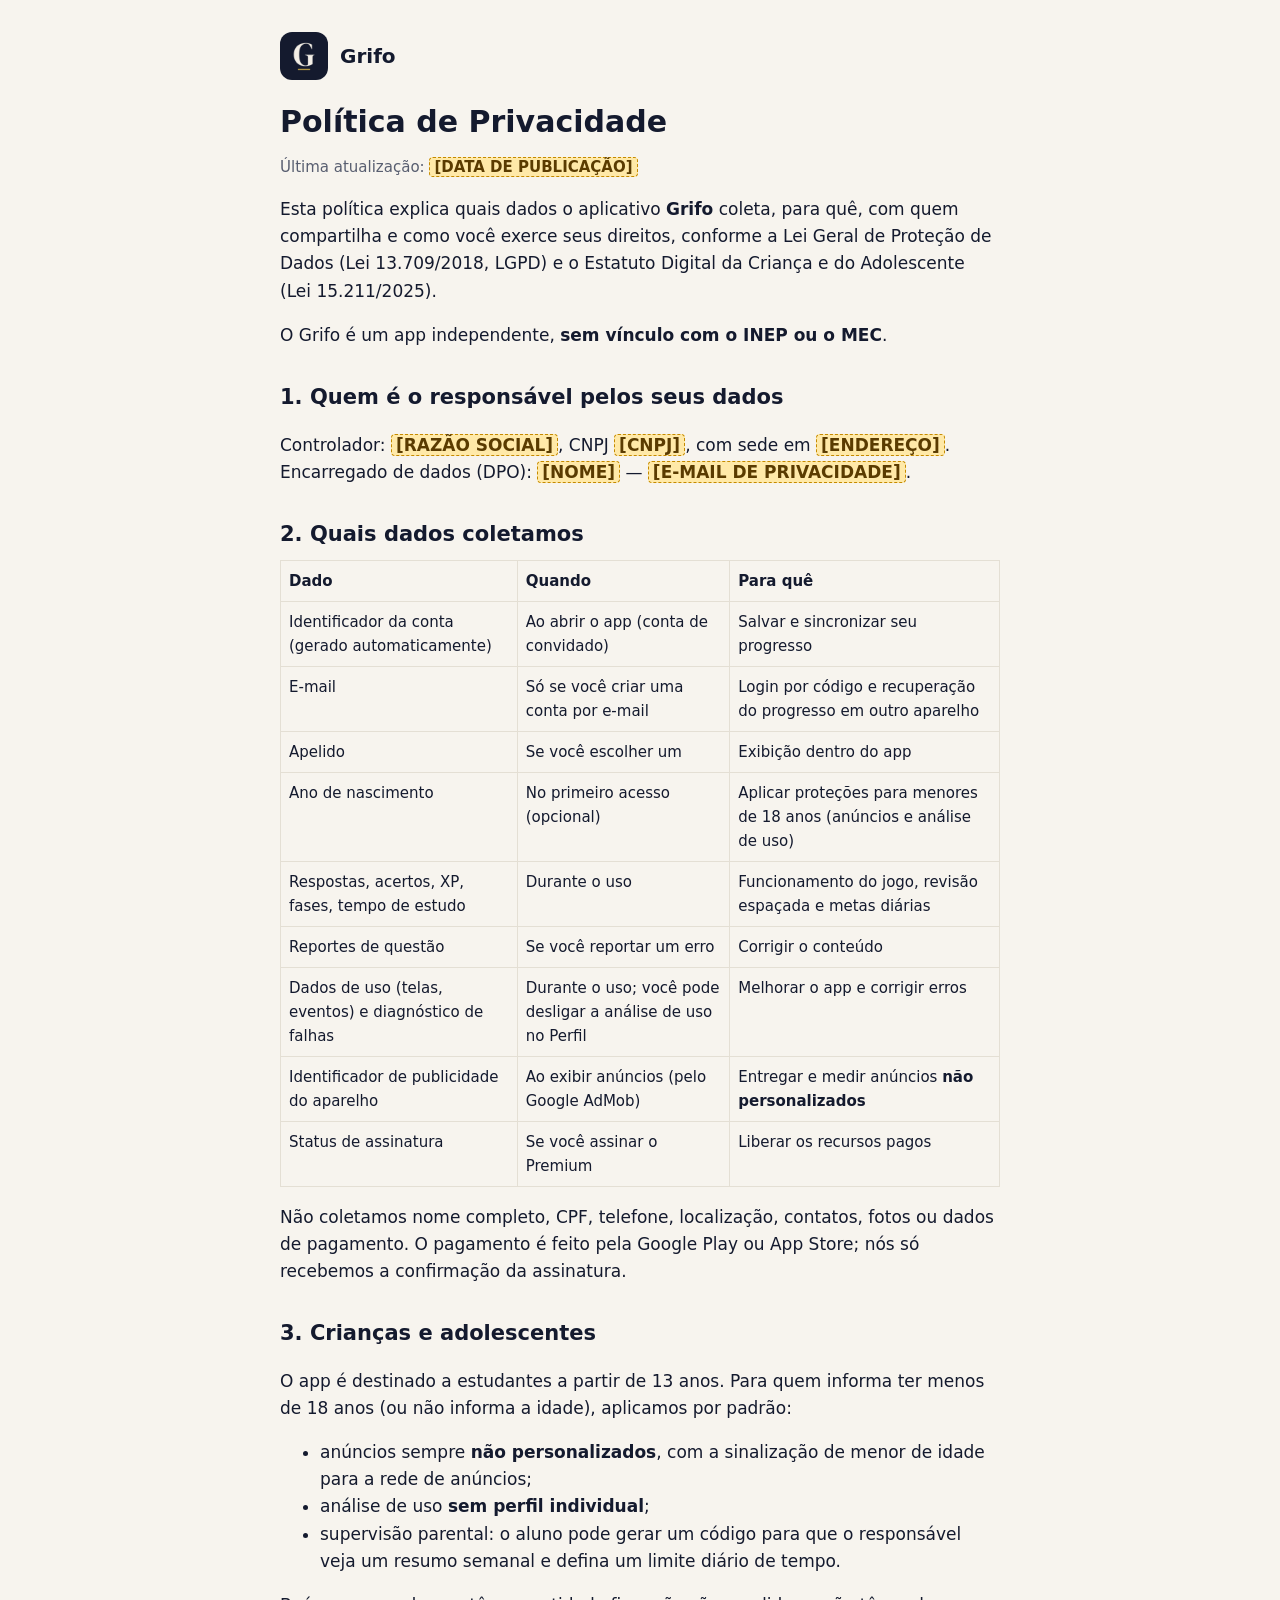
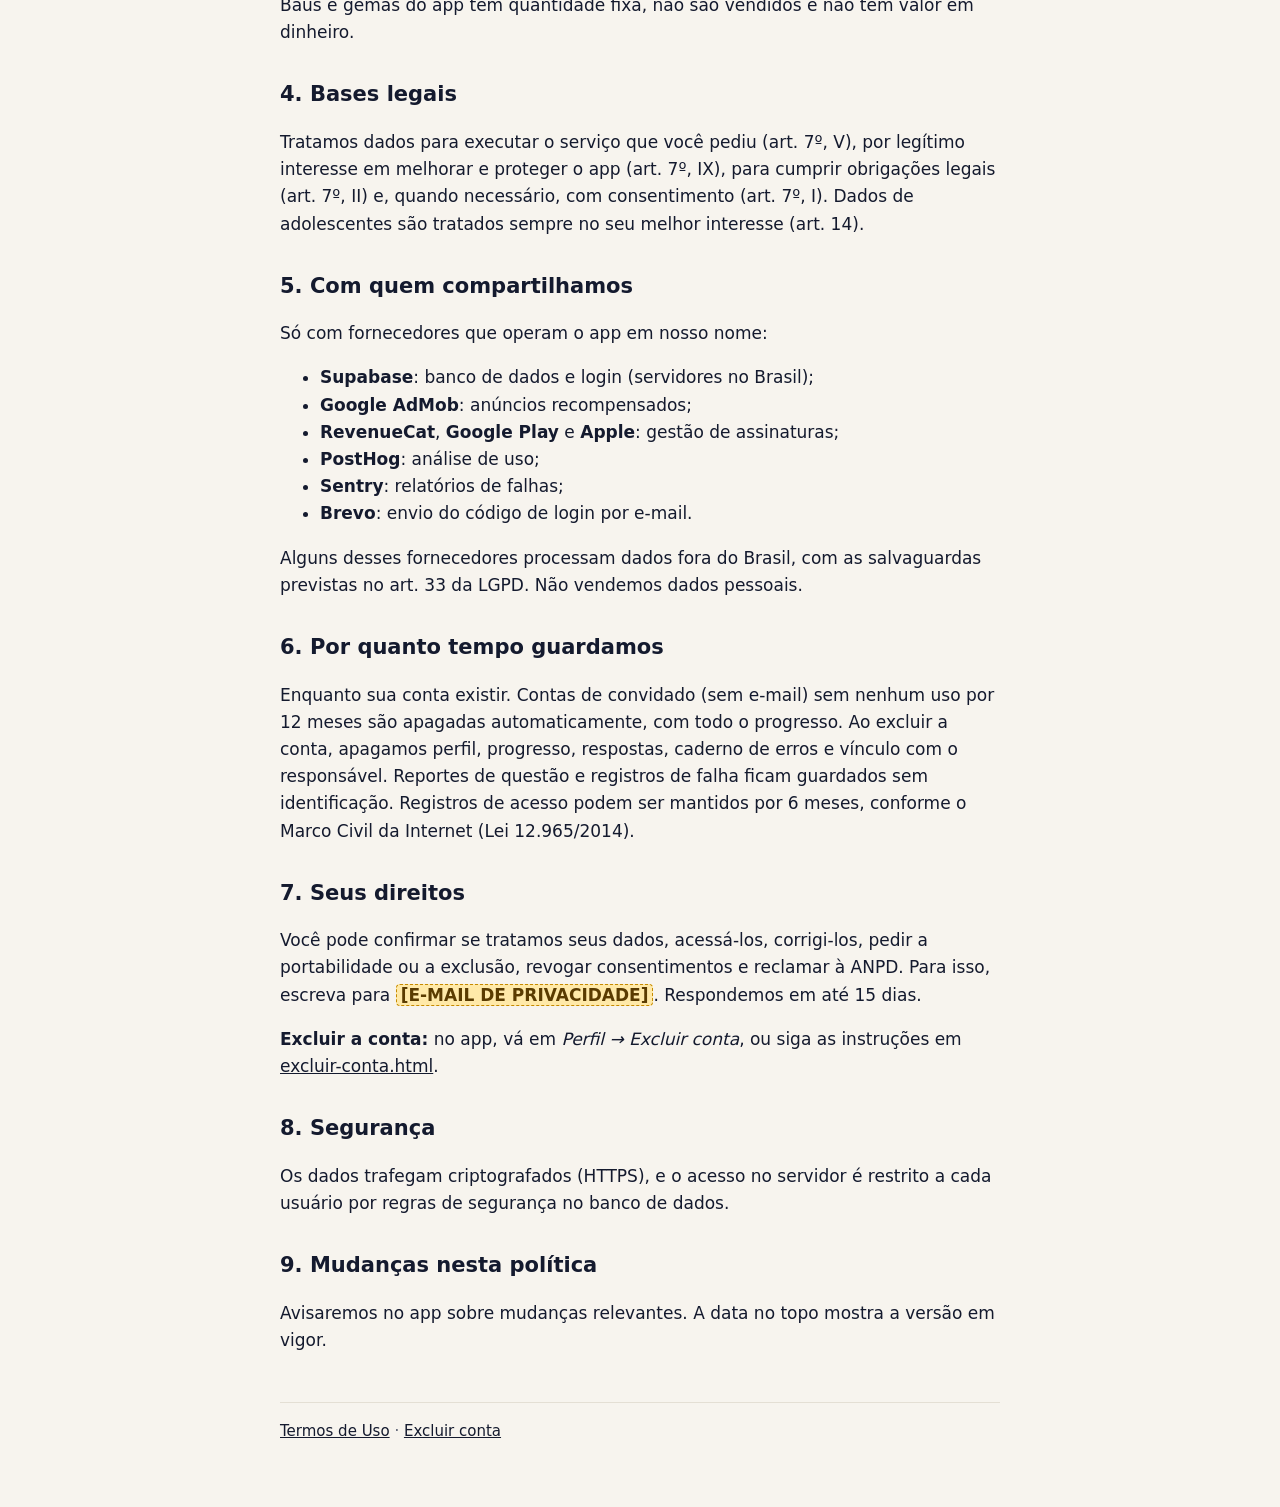
==== privacidade.html @ 4a7061a9 "Site público do Grifo: privacidade, termos, excluir conta e área do responsável Co-Authored-By: Clau" ====
<!doctype html>
<html lang="pt-BR">
<head>
<meta charset="utf-8"><meta name="viewport" content="width=device-width,initial-scale=1">
<title>Política de Privacidade · Grifo</title>
<link rel="stylesheet" href="legal.css">
</head>
<body><main>
<!-- RASCUNHO: troque todos os trechos marcados com class="pendente" e peça revisão jurídica antes de publicar. -->
<header><img src="icone.png" alt=""><b>Grifo</b></header>
<h1>Política de Privacidade</h1>
<p class="muted">Última atualização: <span class="pendente">[DATA DE PUBLICAÇÃO]</span></p>

<p>Esta política explica quais dados o aplicativo <b>Grifo</b> coleta, para quê, com quem compartilha e como você exerce seus direitos, conforme a Lei Geral de Proteção de Dados (Lei 13.709/2018, LGPD) e o Estatuto Digital da Criança e do Adolescente (Lei 15.211/2025).</p>
<p>O Grifo é um app independente, <b>sem vínculo com o INEP ou o MEC</b>.</p>

<h2>1. Quem é o responsável pelos seus dados</h2>
<p>Controlador: <span class="pendente">[RAZÃO SOCIAL]</span>, CNPJ <span class="pendente">[CNPJ]</span>, com sede em <span class="pendente">[ENDEREÇO]</span>.<br>
Encarregado de dados (DPO): <span class="pendente">[NOME]</span> — <span class="pendente">[E-MAIL DE PRIVACIDADE]</span>.</p>

<h2>2. Quais dados coletamos</h2>
<div class="tabela"><table>
<tr><th>Dado</th><th>Quando</th><th>Para quê</th></tr>
<tr><td>Identificador da conta (gerado automaticamente)</td><td>Ao abrir o app (conta de convidado)</td><td>Salvar e sincronizar seu progresso</td></tr>
<tr><td>E-mail</td><td>Só se você criar uma conta por e-mail</td><td>Login por código e recuperação do progresso em outro aparelho</td></tr>
<tr><td>Apelido</td><td>Se você escolher um</td><td>Exibição dentro do app</td></tr>
<tr><td>Ano de nascimento</td><td>No primeiro acesso (opcional)</td><td>Aplicar proteções para menores de 18 anos (anúncios e análise de uso)</td></tr>
<tr><td>Respostas, acertos, XP, fases, tempo de estudo</td><td>Durante o uso</td><td>Funcionamento do jogo, revisão espaçada e metas diárias</td></tr>
<tr><td>Reportes de questão</td><td>Se você reportar um erro</td><td>Corrigir o conteúdo</td></tr>
<tr><td>Dados de uso (telas, eventos) e diagnóstico de falhas</td><td>Durante o uso; você pode desligar a análise de uso no Perfil</td><td>Melhorar o app e corrigir erros</td></tr>
<tr><td>Identificador de publicidade do aparelho</td><td>Ao exibir anúncios (pelo Google AdMob)</td><td>Entregar e medir anúncios <b>não personalizados</b></td></tr>
<tr><td>Status de assinatura</td><td>Se você assinar o Premium</td><td>Liberar os recursos pagos</td></tr>
</table></div>
<p>Não coletamos nome completo, CPF, telefone, localização, contatos, fotos ou dados de pagamento. O pagamento é feito pela Google Play ou App Store; nós só recebemos a confirmação da assinatura.</p>

<h2>3. Crianças e adolescentes</h2>
<p>O app é destinado a estudantes a partir de 13 anos. Para quem informa ter menos de 18 anos (ou não informa a idade), aplicamos por padrão:</p>
<ul>
<li>anúncios sempre <b>não personalizados</b>, com a sinalização de menor de idade para a rede de anúncios;</li>
<li>análise de uso <b>sem perfil individual</b>;</li>
<li>supervisão parental: o aluno pode gerar um código para que o responsável veja um resumo semanal e defina um limite diário de tempo.</li>
</ul>
<p>Baús e gemas do app têm quantidade fixa, não são vendidos e não têm valor em dinheiro.</p>

<h2>4. Bases legais</h2>
<p>Tratamos dados para executar o serviço que você pediu (art. 7º, V), por legítimo interesse em melhorar e proteger o app (art. 7º, IX), para cumprir obrigações legais (art. 7º, II) e, quando necessário, com consentimento (art. 7º, I). Dados de adolescentes são tratados sempre no seu melhor interesse (art. 14).</p>

<h2>5. Com quem compartilhamos</h2>
<p>Só com fornecedores que operam o app em nosso nome:</p>
<ul>
<li><b>Supabase</b>: banco de dados e login (servidores no Brasil);</li>
<li><b>Google AdMob</b>: anúncios recompensados;</li>
<li><b>RevenueCat</b>, <b>Google Play</b> e <b>Apple</b>: gestão de assinaturas;</li>
<li><b>PostHog</b>: análise de uso;</li>
<li><b>Sentry</b>: relatórios de falhas;</li>
<li><b>Brevo</b>: envio do código de login por e-mail.</li>
</ul>
<p>Alguns desses fornecedores processam dados fora do Brasil, com as salvaguardas previstas no art. 33 da LGPD. Não vendemos dados pessoais.</p>

<h2>6. Por quanto tempo guardamos</h2>
<p>Enquanto sua conta existir. Contas de convidado (sem e-mail) sem nenhum uso por 12 meses são apagadas automaticamente, com todo o progresso. Ao excluir a conta, apagamos perfil, progresso, respostas, caderno de erros e vínculo com o responsável. Reportes de questão e registros de falha ficam guardados sem identificação. Registros de acesso podem ser mantidos por 6 meses, conforme o Marco Civil da Internet (Lei 12.965/2014).</p>

<h2>7. Seus direitos</h2>
<p>Você pode confirmar se tratamos seus dados, acessá-los, corrigi-los, pedir a portabilidade ou a exclusão, revogar consentimentos e reclamar à ANPD. Para isso, escreva para <span class="pendente">[E-MAIL DE PRIVACIDADE]</span>. Respondemos em até 15 dias.</p>
<p><b>Excluir a conta:</b> no app, vá em <i>Perfil → Excluir conta</i>, ou siga as instruções em <a href="excluir-conta.html">excluir-conta.html</a>.</p>

<h2>8. Segurança</h2>
<p>Os dados trafegam criptografados (HTTPS), e o acesso no servidor é restrito a cada usuário por regras de segurança no banco de dados.</p>

<h2>9. Mudanças nesta política</h2>
<p>Avisaremos no app sobre mudanças relevantes. A data no topo mostra a versão em vigor.</p>

<footer class="muted"><a href="termos.html">Termos de Uso</a> · <a href="excluir-conta.html">Excluir conta</a></footer>
</main></body>
</html>
---- legal.css ----
:root{--ink:#141A2E;--ink-2:#585E70;--pen:#141A2E;--paper:#F7F4EE;--line:#E4DFD4;--marca:#F2C94C;color-scheme:light}
@media (prefers-color-scheme:dark){:root{--ink:#F4EFE6;--ink-2:#ABAFBD;--pen:#F2C94C;--paper:#0E1322;--line:#2A3147;--marca:#E2B93B;color-scheme:dark}}
*{box-sizing:border-box}
body{margin:0;background:var(--paper);color:var(--ink);font:17px/1.6 system-ui,-apple-system,"Segoe UI",Roboto,sans-serif}
main{max-width:760px;margin:0 auto;padding:32px 20px 64px}
header{display:flex;align-items:center;gap:12px;margin-bottom:24px}
header img{width:48px;height:48px;border-radius:12px}
header b{font-size:20px}
h1{font-size:30px;line-height:1.2;margin:8px 0 4px}
h2{font-size:21px;margin:32px 0 8px}
p,li{color:var(--ink)}
.muted{color:var(--ink-2);font-size:15px}
a{color:var(--pen)}
mark{background:var(--marca);color:#16213A;padding:0 3px}
.pendente{background:#FFE9A8;color:#5A3B00;border:1px dashed #C58A00;border-radius:4px;padding:0 4px;font-weight:600}
table{border-collapse:collapse;width:100%;font-size:15px}
th,td{border:1px solid var(--line);padding:8px;text-align:left;vertical-align:top}
.tabela{overflow-x:auto}
footer{margin-top:48px;border-top:1px solid var(--line);padding-top:16px}
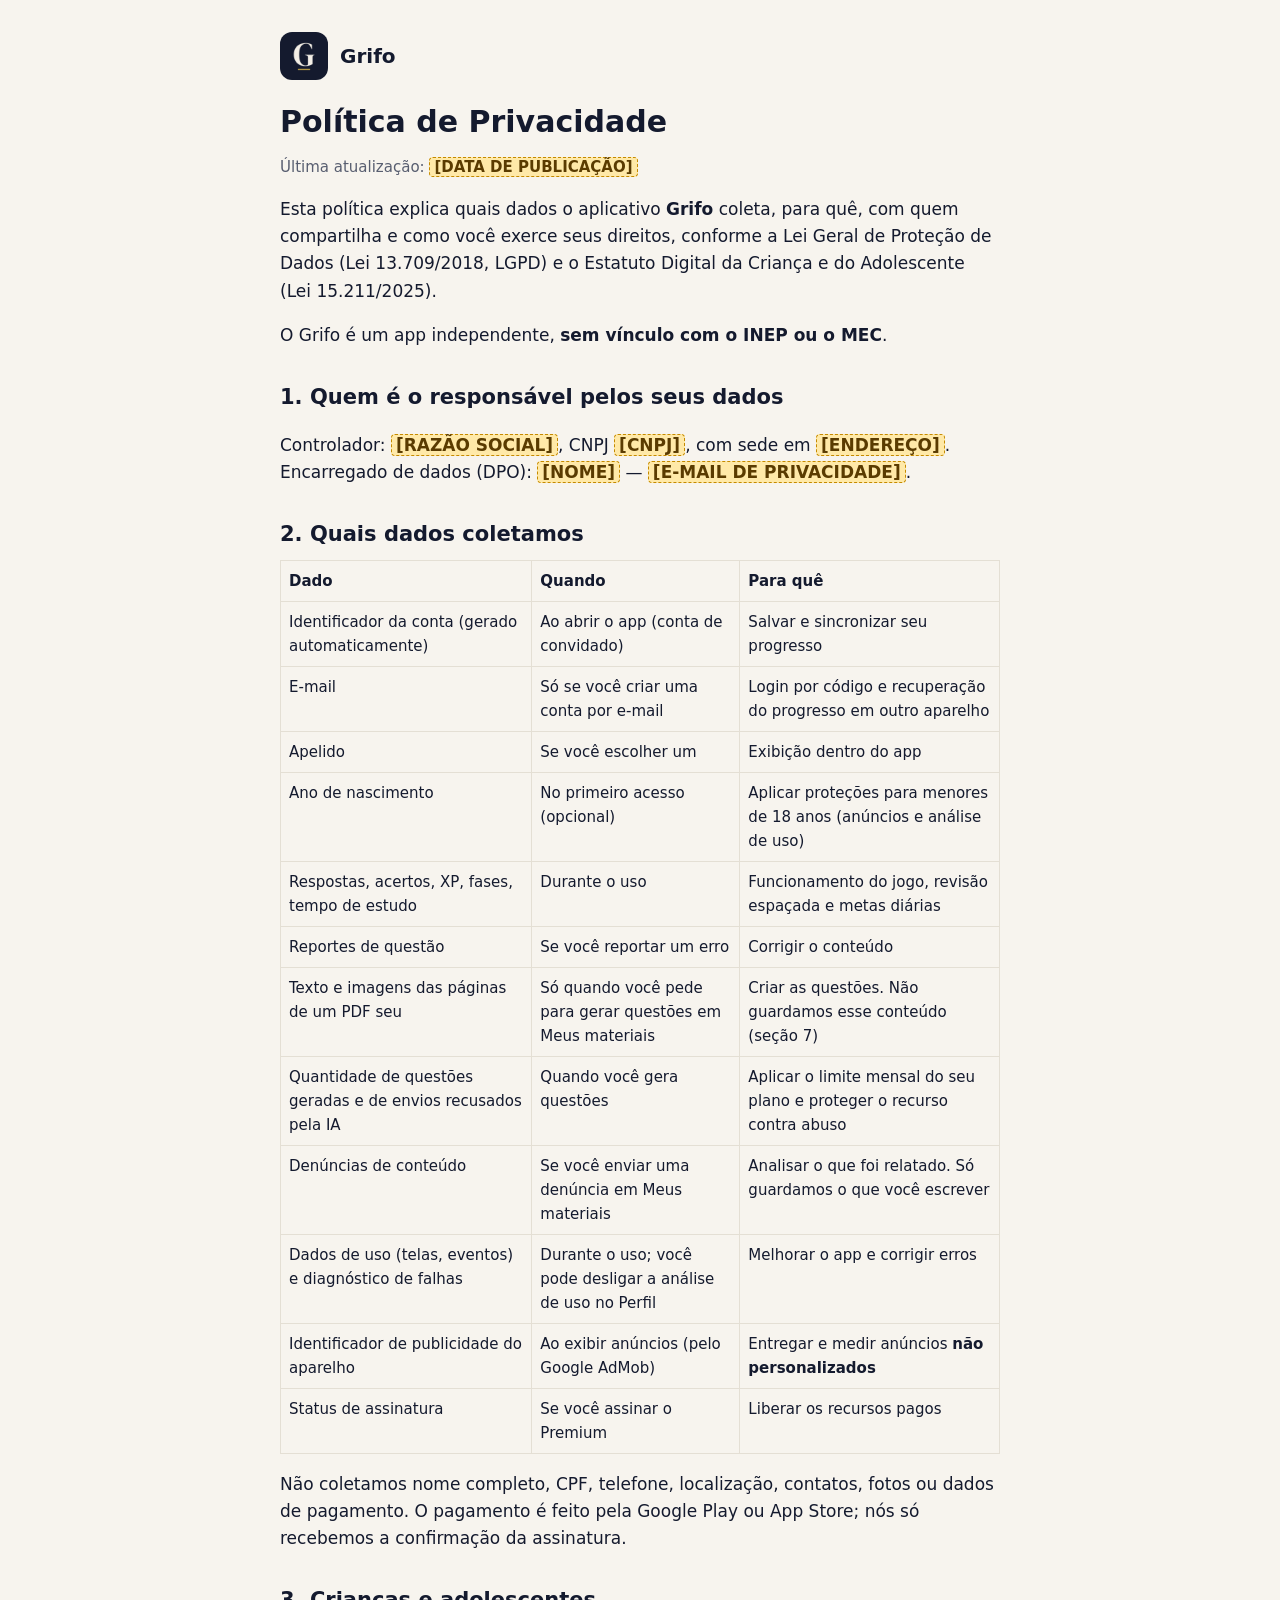
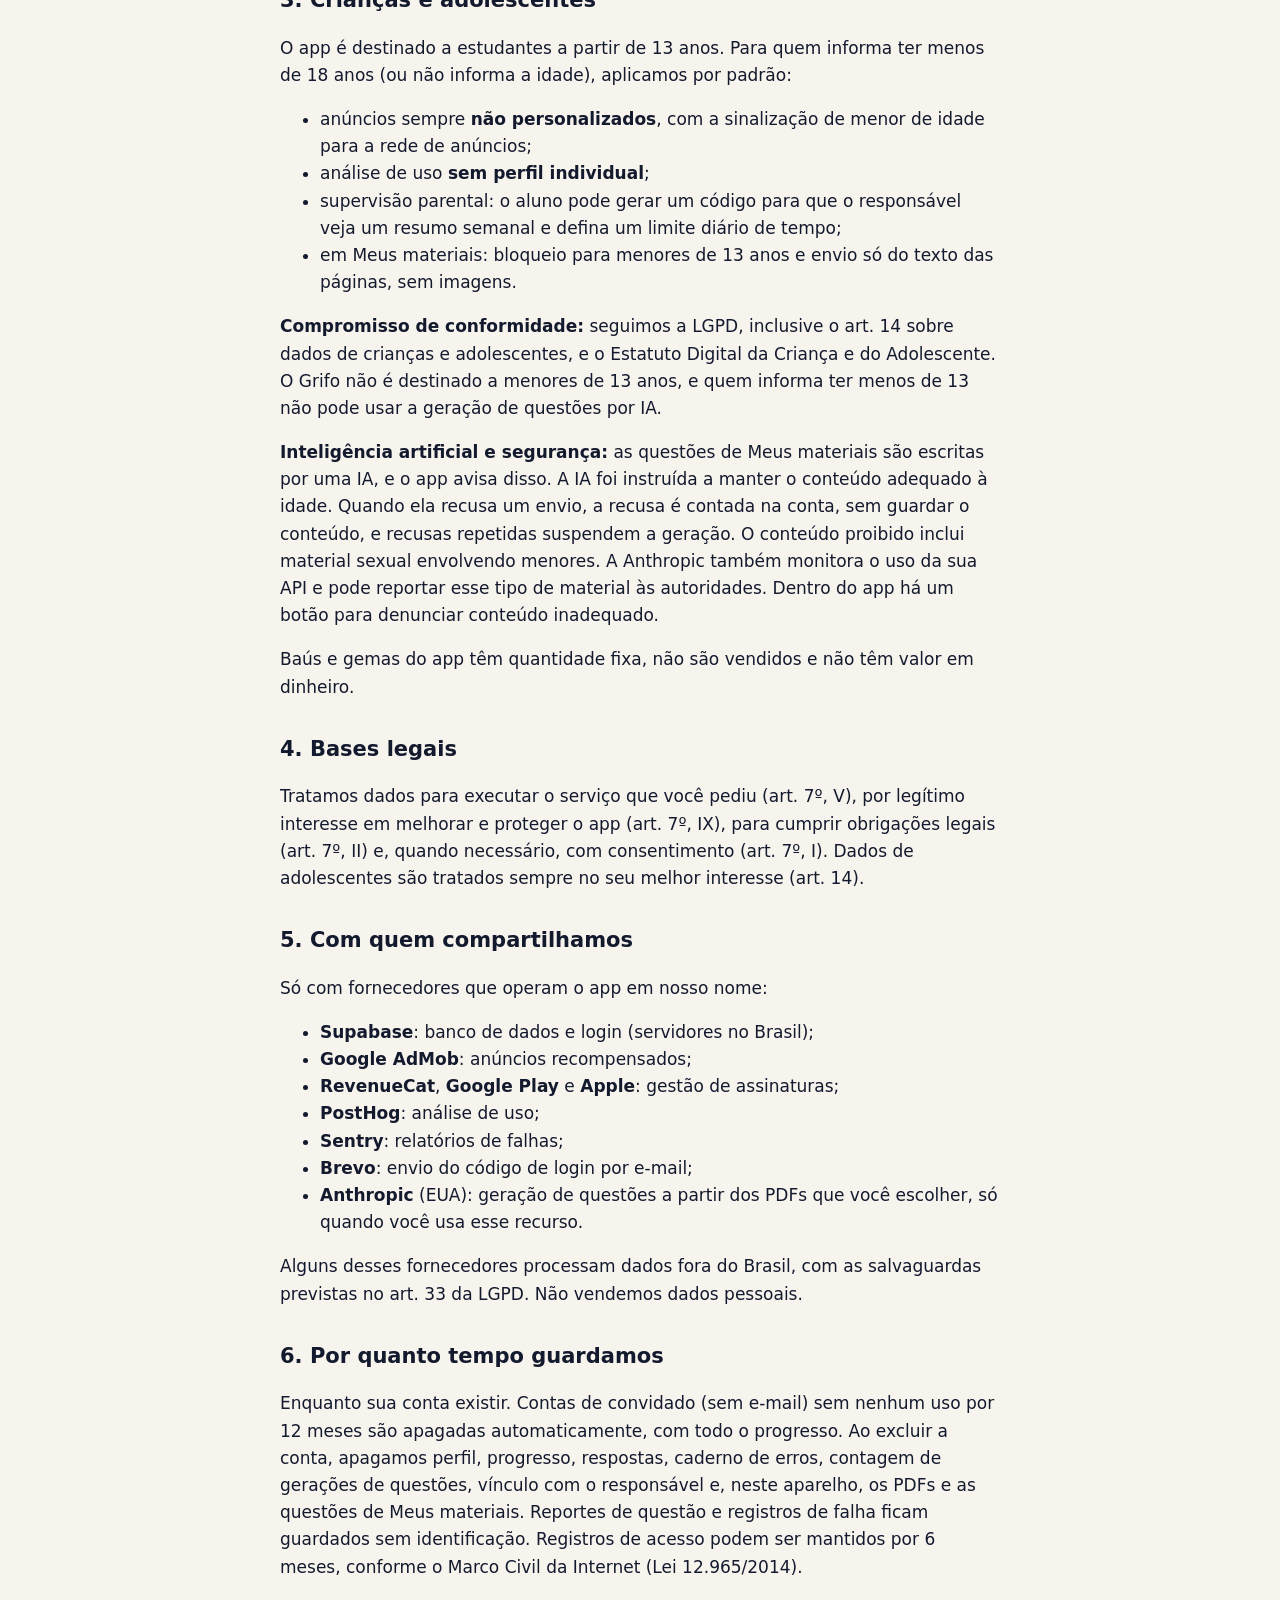
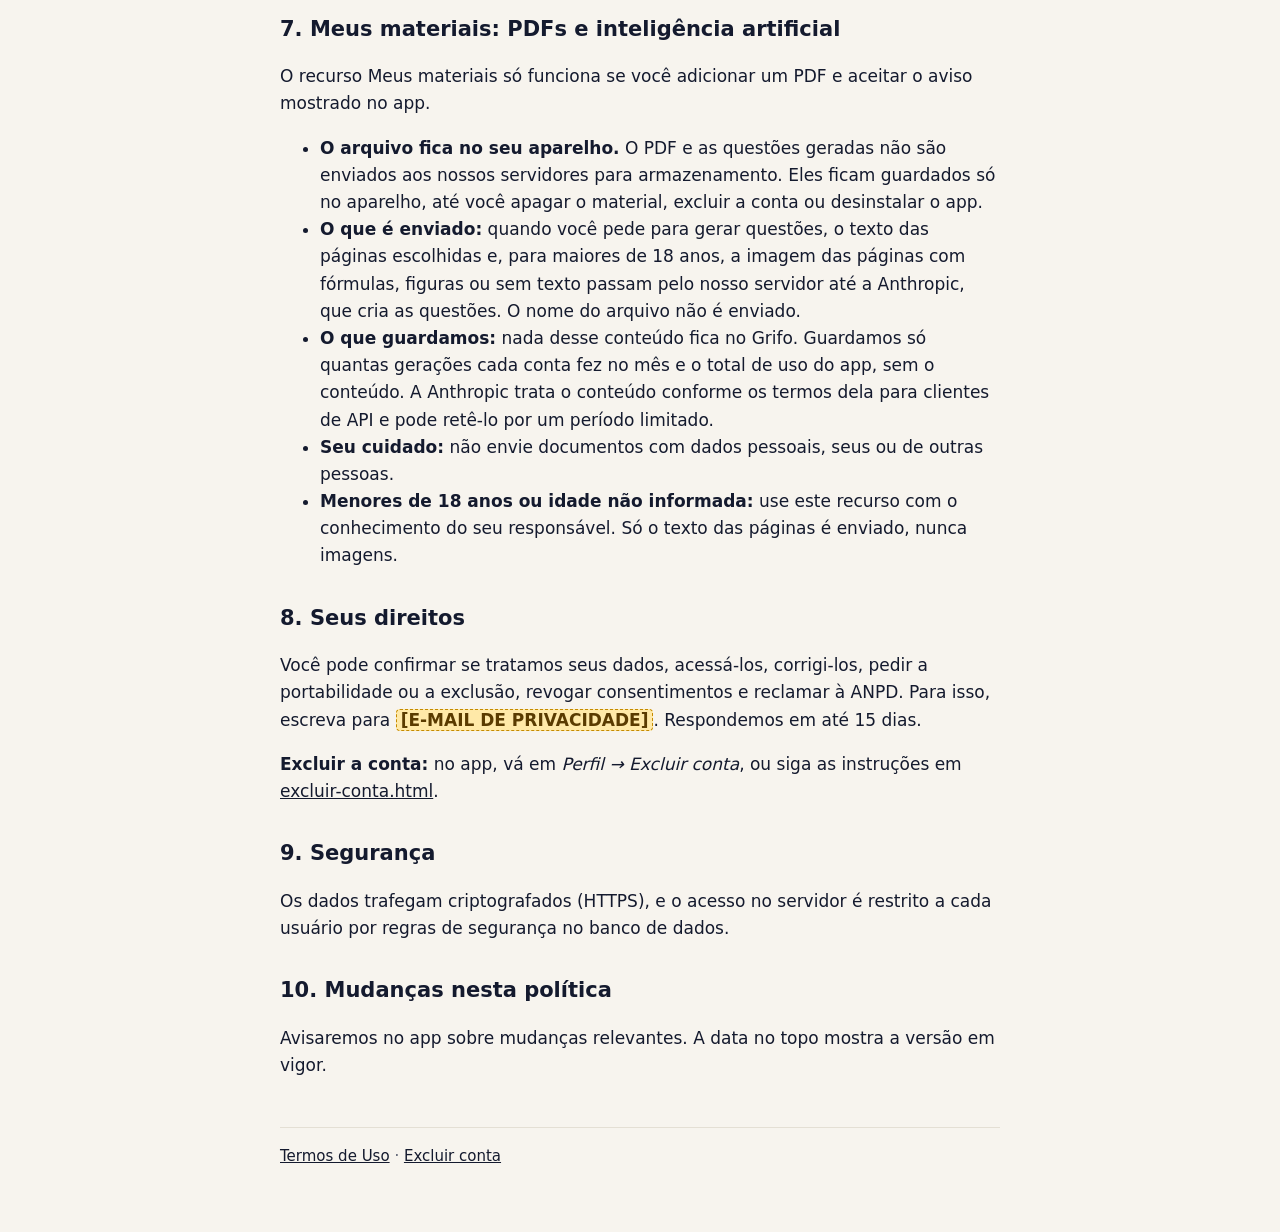
==== commit 8e71b0a4: "Meus materiais: política de privacidade e termos com IA e proteções para menores Co-Authored-By: Cla" ====
--- a/privacidade.html
+++ b/privacidade.html
@@ -27,6 +27,9 @@
 <tr><td>Ano de nascimento</td><td>No primeiro acesso (opcional)</td><td>Aplicar proteções para menores de 18 anos (anúncios e análise de uso)</td></tr>
 <tr><td>Respostas, acertos, XP, fases, tempo de estudo</td><td>Durante o uso</td><td>Funcionamento do jogo, revisão espaçada e metas diárias</td></tr>
 <tr><td>Reportes de questão</td><td>Se você reportar um erro</td><td>Corrigir o conteúdo</td></tr>
+<tr><td>Texto e imagens das páginas de um PDF seu</td><td>Só quando você pede para gerar questões em Meus materiais</td><td>Criar as questões. Não guardamos esse conteúdo (seção 7)</td></tr>
+<tr><td>Quantidade de questões geradas e de envios recusados pela IA</td><td>Quando você gera questões</td><td>Aplicar o limite mensal do seu plano e proteger o recurso contra abuso</td></tr>
+<tr><td>Denúncias de conteúdo</td><td>Se você enviar uma denúncia em Meus materiais</td><td>Analisar o que foi relatado. Só guardamos o que você escrever</td></tr>
 <tr><td>Dados de uso (telas, eventos) e diagnóstico de falhas</td><td>Durante o uso; você pode desligar a análise de uso no Perfil</td><td>Melhorar o app e corrigir erros</td></tr>
 <tr><td>Identificador de publicidade do aparelho</td><td>Ao exibir anúncios (pelo Google AdMob)</td><td>Entregar e medir anúncios <b>não personalizados</b></td></tr>
 <tr><td>Status de assinatura</td><td>Se você assinar o Premium</td><td>Liberar os recursos pagos</td></tr>
@@ -38,8 +41,11 @@
 <ul>
 <li>anúncios sempre <b>não personalizados</b>, com a sinalização de menor de idade para a rede de anúncios;</li>
 <li>análise de uso <b>sem perfil individual</b>;</li>
-<li>supervisão parental: o aluno pode gerar um código para que o responsável veja um resumo semanal e defina um limite diário de tempo.</li>
+<li>supervisão parental: o aluno pode gerar um código para que o responsável veja um resumo semanal e defina um limite diário de tempo;</li>
+<li>em Meus materiais: bloqueio para menores de 13 anos e envio só do texto das páginas, sem imagens.</li>
 </ul>
+<p><b>Compromisso de conformidade:</b> seguimos a LGPD, inclusive o art. 14 sobre dados de crianças e adolescentes, e o Estatuto Digital da Criança e do Adolescente. O Grifo não é destinado a menores de 13 anos, e quem informa ter menos de 13 não pode usar a geração de questões por IA.</p>
+<p><b>Inteligência artificial e segurança:</b> as questões de Meus materiais são escritas por uma IA, e o app avisa disso. A IA foi instruída a manter o conteúdo adequado à idade. Quando ela recusa um envio, a recusa é contada na conta, sem guardar o conteúdo, e recusas repetidas suspendem a geração. O conteúdo proibido inclui material sexual envolvendo menores. A Anthropic também monitora o uso da sua API e pode reportar esse tipo de material às autoridades. Dentro do app há um botão para denunciar conteúdo inadequado.</p>
 <p>Baús e gemas do app têm quantidade fixa, não são vendidos e não têm valor em dinheiro.</p>
 
 <h2>4. Bases legais</h2>
@@ -53,21 +59,32 @@
 <li><b>RevenueCat</b>, <b>Google Play</b> e <b>Apple</b>: gestão de assinaturas;</li>
 <li><b>PostHog</b>: análise de uso;</li>
 <li><b>Sentry</b>: relatórios de falhas;</li>
-<li><b>Brevo</b>: envio do código de login por e-mail.</li>
+<li><b>Brevo</b>: envio do código de login por e-mail;</li>
+<li><b>Anthropic</b> (EUA): geração de questões a partir dos PDFs que você escolher, só quando você usa esse recurso.</li>
 </ul>
 <p>Alguns desses fornecedores processam dados fora do Brasil, com as salvaguardas previstas no art. 33 da LGPD. Não vendemos dados pessoais.</p>
 
 <h2>6. Por quanto tempo guardamos</h2>
-<p>Enquanto sua conta existir. Contas de convidado (sem e-mail) sem nenhum uso por 12 meses são apagadas automaticamente, com todo o progresso. Ao excluir a conta, apagamos perfil, progresso, respostas, caderno de erros e vínculo com o responsável. Reportes de questão e registros de falha ficam guardados sem identificação. Registros de acesso podem ser mantidos por 6 meses, conforme o Marco Civil da Internet (Lei 12.965/2014).</p>
+<p>Enquanto sua conta existir. Contas de convidado (sem e-mail) sem nenhum uso por 12 meses são apagadas automaticamente, com todo o progresso. Ao excluir a conta, apagamos perfil, progresso, respostas, caderno de erros, contagem de gerações de questões, vínculo com o responsável e, neste aparelho, os PDFs e as questões de Meus materiais. Reportes de questão e registros de falha ficam guardados sem identificação. Registros de acesso podem ser mantidos por 6 meses, conforme o Marco Civil da Internet (Lei 12.965/2014).</p>
 
-<h2>7. Seus direitos</h2>
+<h2>7. Meus materiais: PDFs e inteligência artificial</h2>
+<p>O recurso Meus materiais só funciona se você adicionar um PDF e aceitar o aviso mostrado no app.</p>
+<ul>
+<li><b>O arquivo fica no seu aparelho.</b> O PDF e as questões geradas não são enviados aos nossos servidores para armazenamento. Eles ficam guardados só no aparelho, até você apagar o material, excluir a conta ou desinstalar o app.</li>
+<li><b>O que é enviado:</b> quando você pede para gerar questões, o texto das páginas escolhidas e, para maiores de 18 anos, a imagem das páginas com fórmulas, figuras ou sem texto passam pelo nosso servidor até a Anthropic, que cria as questões. O nome do arquivo não é enviado.</li>
+<li><b>O que guardamos:</b> nada desse conteúdo fica no Grifo. Guardamos só quantas gerações cada conta fez no mês e o total de uso do app, sem o conteúdo. A Anthropic trata o conteúdo conforme os termos dela para clientes de API e pode retê-lo por um período limitado.</li>
+<li><b>Seu cuidado:</b> não envie documentos com dados pessoais, seus ou de outras pessoas.</li>
+<li><b>Menores de 18 anos ou idade não informada:</b> use este recurso com o conhecimento do seu responsável. Só o texto das páginas é enviado, nunca imagens.</li>
+</ul>
+
+<h2>8. Seus direitos</h2>
 <p>Você pode confirmar se tratamos seus dados, acessá-los, corrigi-los, pedir a portabilidade ou a exclusão, revogar consentimentos e reclamar à ANPD. Para isso, escreva para <span class="pendente">[E-MAIL DE PRIVACIDADE]</span>. Respondemos em até 15 dias.</p>
 <p><b>Excluir a conta:</b> no app, vá em <i>Perfil → Excluir conta</i>, ou siga as instruções em <a href="excluir-conta.html">excluir-conta.html</a>.</p>
 
-<h2>8. Segurança</h2>
+<h2>9. Segurança</h2>
 <p>Os dados trafegam criptografados (HTTPS), e o acesso no servidor é restrito a cada usuário por regras de segurança no banco de dados.</p>
 
-<h2>9. Mudanças nesta política</h2>
+<h2>10. Mudanças nesta política</h2>
 <p>Avisaremos no app sobre mudanças relevantes. A data no topo mostra a versão em vigor.</p>
 
 <footer class="muted"><a href="termos.html">Termos de Uso</a> · <a href="excluir-conta.html">Excluir conta</a></footer>
